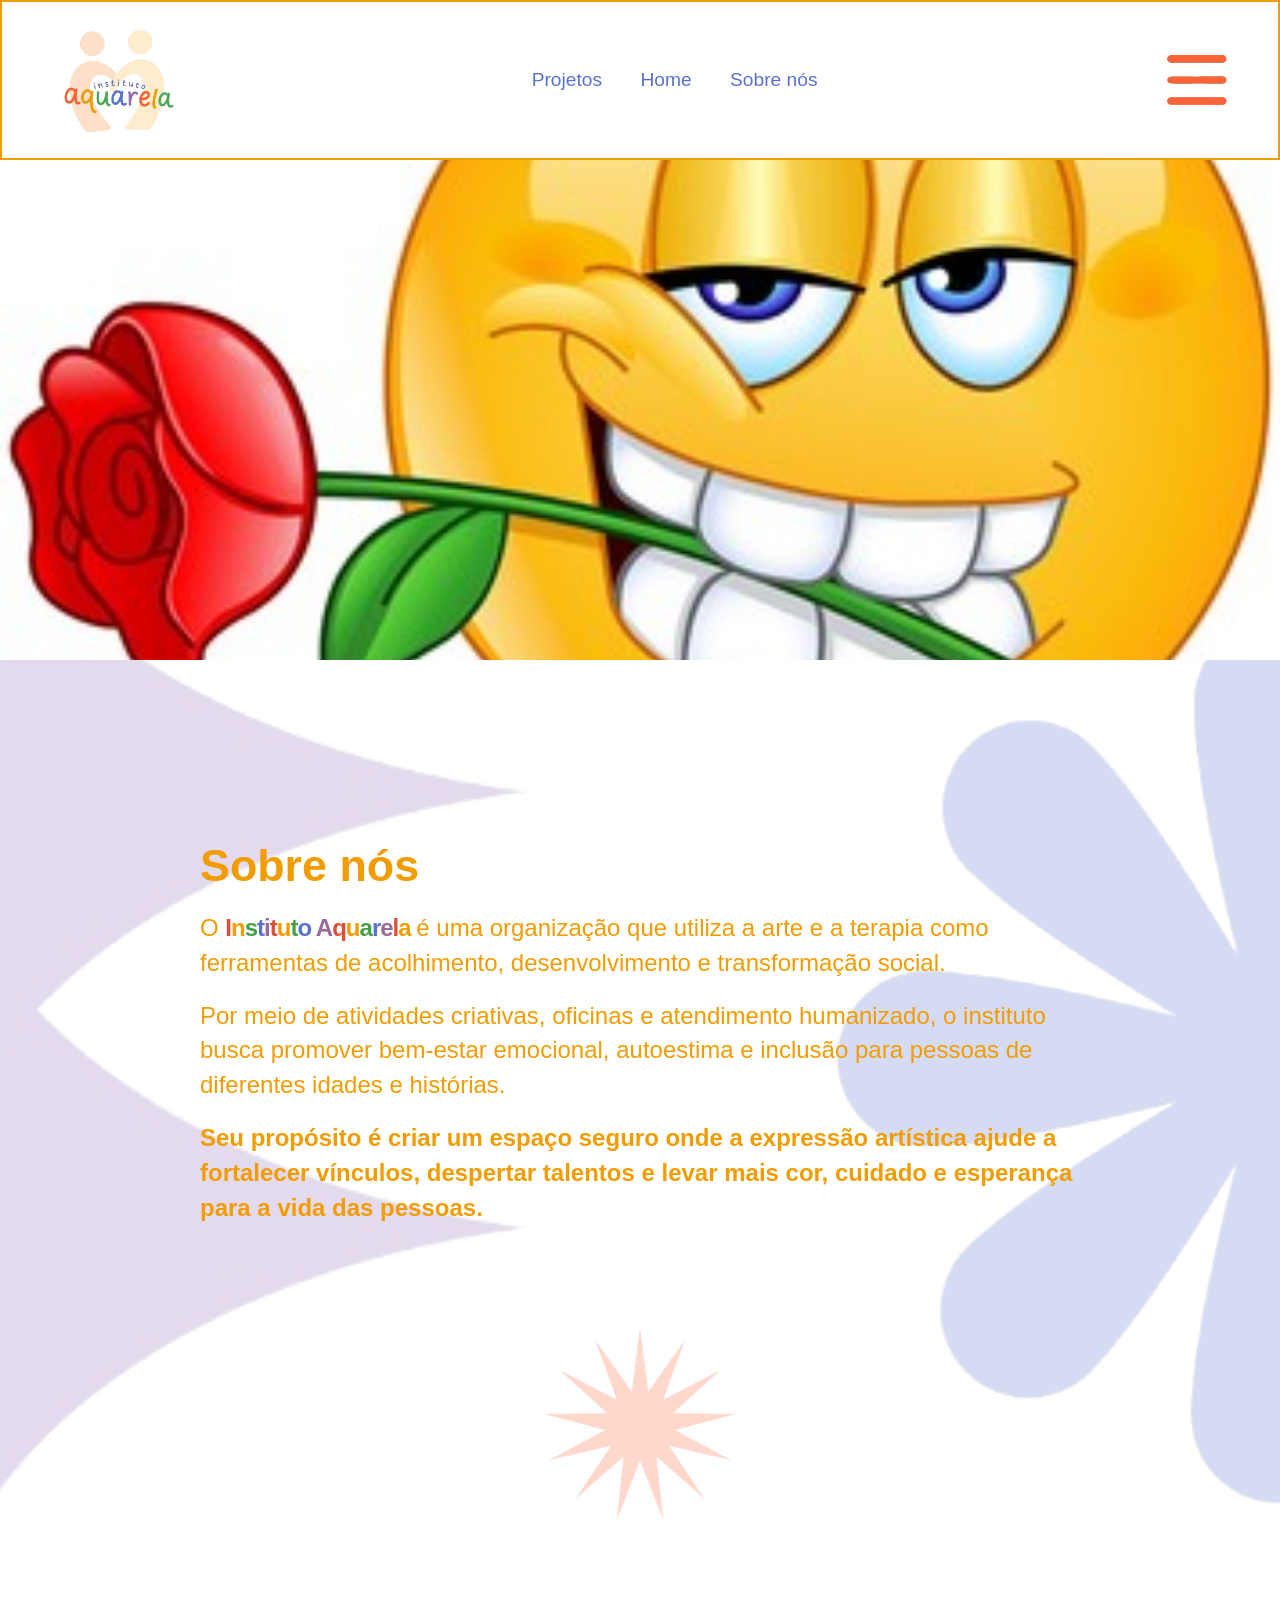
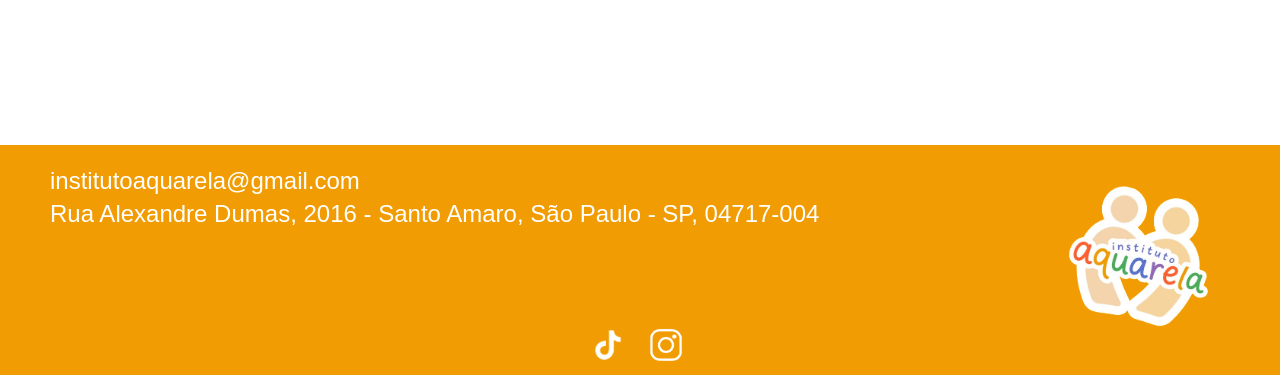
==== projeto aquarela/html/index.html @ a76d648f "adicionado a parte do pfg" ====
<!DOCTYPE html>
<html lang="pt-br">
<head>
    <meta charset="UTF-8">
    <meta name="viewport" content="width=device-width, initial-scale=1.0">
    <title>Document</title>
    <link rel="stylesheet" href="../css/index.css">
</head>
<body>
    <header class = "header">
        <img src="../imagens/logo-header.png" class="image-header">
        <a class="text-header" href="#">Projetos</a>
        <a class="text-header" href="index.html">Home</a>
        <a class="text-header" href="#">Sobre nós</a>
        <img src="../imagens/logo-dropdown.png" class="image-dropdown">
    </header>
    <div class="carousel">
        <div class="moviment">
            <img src="../imagens/imagem1.jpg">
            <img src="../imagens/imagem2.jpeg">
            <img src="../imagens/imagem3.jpg">
        </div>
    </div>
        
    <section class="projetos-container">
        <div div-projetos>
            
        </div>
    </section>
    <section class="sobre-nos-container">
        
        <img src="../imagens/onda-esquerda.png" class="bg-shape shape-left" />
        <img src="../imagens/flor-direita.png" class="bg-shape shape-flower" />
        <img src="../imagens/estrela-centro.png" class="bg-shape shape-star" />
        <img src="../imagens/onda-verde-bottom.png" class="bg-shape shape-bottom" />

        <div class="end-page">
            <h2>Sobre nós</h2>
            
            <p>O 
                <strong class="marca">
                    <span class="cor-vermelha">I</span><span class="cor-laranja">n</span><span class="cor-verde">s</span><span class="cor-azul">t</span><span class="cor-roxa">i</span><span class="cor-vermelha">t</span><span class="cor-laranja">u</span><span class="cor-verde">t</span><span class="cor-azul">o</span>
                    <span class="cor-roxa">A</span><span class="cor-vermelha">q</span><span class="cor-laranja">u</span><span class="cor-verde">a</span><span class="cor-azul">r</span><span class="cor-roxa">e</span><span class="cor-vermelha">l</span><span class="cor-laranja">a</span>
                </strong> 
                é uma organização que utiliza a arte e a terapia como ferramentas de acolhimento, desenvolvimento e transformação social.
            </p>
            
            <p>Por meio de atividades criativas, oficinas e atendimento humanizado, o instituto busca promover bem-estar emocional, autoestima e inclusão para pessoas de diferentes idades e histórias.</p>
            
            <p class="propósito">Seu propósito é criar um espaço seguro onde a expressão artística ajude a fortalecer vínculos, despertar talentos e levar mais cor, cuidado e esperança para a vida das pessoas.</p>
        </div>
    </section>

    <div class="menu-overlay" id="menuOverlay"></div>
    <aside class="sidebar-menu" id="sidebarMenu">

        <img src="../imagens/onda-esquerda.png" class="bg-shape shape-left-sidebar" />
        <img src="../imagens/flor-direita.png" class="bg-shape shape-flower-sidebar" />
        <img src="../imagens/estrela-centro.png" class="bg-shape shape-star-sidebar" />
        <img src="../imagens/onda-verde-bottom.png" class="bg-shape shape-bottom-sidebar" />
        <img src="../imagens/ELEMENTO 1.png" class="bg-shape shape-yellow-sidebar" />

        <nav class="sidebar-content">
            <ul>
                <li class="item-rosa"><a href="https://www.instagram.com/institutoaquarela" target="_blank" rel="noopener noreferrer">SIGA A GENTE</a></li>
                <li class="item-amarelo"><a href="galeria.html">GALERIA</a></li>
                <li class="item-verde"><a href="#">SOBRE NÓS</a></li>
                <li class="item-azul"><a href="#">PROJETOS</a></li>
                <li class="item-rox o"><a href="#"></a></li>
            </ul>
        </nav>
    </aside>

    <footer class="footer">
        <div class="footer-top">
            <div class="footer-contact">
                <p class="email">institutoaquarela@gmail.com</p>
                <p class="address">Rua Alexandre Dumas, 2016 - Santo Amaro, São Paulo - SP, 04717-004</p>
            </div>
            
            <div class="footer-logo">
                <img src="../imagens/logo-footer.png" class="logo-footer" alt="Instituto Aquarela">
            </div>
        </div>

        <div class="footer-bottom">
            <div class="social-icons">
                <a href="#" class="social-link">
                    <img src="../imagens/icon-image1.png">
                </a>
                <a href="#" class="social-link">
                    <img src="../imagens/icon-image2.png">
                </a>
                
            </div>
        </div>
    </footer>

    <script src="../js/index.js" defer></script>
</body>
</html>
---- projeto aquarela/css/index.css ----
* {
    box-sizing: border-box;
}

html {
    scroll-behavior: smooth;
}

body {
    margin: 0;
    min-width: 320px;
    overflow-x: hidden;
}

img {
    max-width: 100%;
}

.header {
    display: flex;
    align-items: center;
    gap: clamp(16px, 3vw, 56px);
    min-height: 160px;
    padding: 16px clamp(20px, 4vw, 70px);
    border: 2px solid #f19c03;
    background-color: white;
    position: sticky;
    top: 0;
    z-index: 1000;
}

.image-header {
    width: auto;
    height: clamp(70px, 9vw, 120px);
    margin-right: auto;
    object-fit: contain;
    transition: transform 0.2s ease;
    display: inline-block;
    cursor: pointer;
}

.image-header:hover {
    transform: scale(1.1);
}

.image-dropdown {
    width: auto;
    height: clamp(34px, 4vw, 50px);
    margin-left: auto;
    object-fit: contain;
    cursor: pointer;
}

.text-header {
    color: #5971cf;
    font-family: "Bricolage Grotesque", sans-serif;
    font-size: clamp(1rem, 1.5vw, 1.25rem);
    font-weight: 500;
    white-space: nowrap;
    text-decoration: none;
    transition: transform 0.2s ease, opacity 0.3s ease;
    display: inline-block;
}

.text-header:hover {
    transform: scale(1.1);
}

.carousel {
    position: relative;
    width: 100%;
    height: clamp(250px, 42vw, 500px);
    overflow: hidden;
}

.moviment {
    display: flex;
    width: 100%;
    height: 100%;
    transition: transform 0.8s ease-in-out;
}

.moviment img {
    width: 100%;
    height: 100%;
    flex: 0 0 100%;
    object-fit: cover;
}

.end-page h2 {
    margin: 0 0 20px;
    font-size: clamp(2.2rem, 3.5vw, 2.8rem); 
    font-weight: 700;
}

.end-page p {
    margin: 0 0 18px;
    font-size: clamp(1.15rem, 1.9vw, 1.5rem); 
    font-weight: 500;
    line-height: 1.45;
}

.end-page p.propósito {
    margin-bottom: 0;
    font-weight: 800;
}

.marca {
    font-weight: 800;
    letter-spacing: -1px;
}

.cor-vermelha { color: #e14e35; }
.cor-laranja { color: #f19c03; }
.cor-verde { color: #43a047; }
.cor-azul { color: #5971cf; }
.cor-roxa { color: #9a6b9a; }

.footer {
    width: 100%;
    margin-top: 0;
    padding: 12px clamp(20px, 4vw, 50px) 12px; 
    background-color: #f19c03;
    color: white;
    font-family: "Bricolage Grotesque", sans-serif;
}

.footer-top {
    display: flex;
    align-items: flex-start; 
    justify-content: space-between;
    gap: 32px;
    width: 100%;
    margin: 0;
}

.footer-contact {
    display: flex;
    flex-direction: column;
    gap: 4px;

    margin-top: 10px;
}

.footer-contact p {
    margin: 0;
}

.footer-contact .email {
    font-size: clamp(1.1rem, 2vw, 1.5rem);
    font-weight: 300;
    line-height: 1.2;
    margin: 0;
}

.footer-contact .address {
    max-width: none;
    font-size: clamp(1.1rem, 2vw, 1.5rem);
    font-weight: 300;
    line-height: 1.2;
    margin: 0;
}

.logo-footer {
    display: block;
    width: auto;
    height: clamp(200px, 14vw, 170px); 
    object-fit: contain;
}

.footer-bottom {
    display: flex;
    justify-content: center;
    width: 100%;
    margin: -30px auto 0; 
}

.social-icons {
    display: flex;
    gap: 20px;
}

.social-link {
    display: inline-block;
    text-decoration: none;
    transition: transform 0.2s ease;
}

.social-link img {
    display: block;
    width: auto;
    height: 36px;
    object-fit: contain;
}

.social-link:hover {
    transform: scale(1.15);
}

@media (max-width: 760px) {
    .header {
        min-height: auto;
        flex-wrap: wrap;
        justify-content: center;
        gap: 14px 20px;
        padding: 14px 20px;
    }

    .image-header {
        margin-right: auto;
    }

    .image-dropdown {
        margin-left: 0;
    }

    .text-header {
        flex: 1 1 25%;
        text-align: center;
        font-size: 0.95rem;

    }

    .footer-top {
        flex-direction: column;
        align-items: flex-start;
    }

    .logo-footer {
        align-self: center;
    }
}

@media (max-width: 420px) {
    .carousel {
        height: 230px;
    }

    .text-header {
        flex-basis: 100%;

    }

    .social-icons {
        gap: 16px;
    }
}

.sobre-nos-container {
    position: relative;
    width: 100%;
    overflow: hidden; 
}

.end-page {
    position: relative;
    z-index: 2; 
    
    width: min(100% - 40px, 880px);
    margin: 180px auto 520px;
    font-family: "Bricolage Grotesque", sans-serif;
    color: #f19c03;
}

.bg-shape {
    position: absolute;
    pointer-events: none; 
    z-index: 1;
    opacity: 0.25;
}

.shape-left {
    top: -400px;
    left: -100px;
    height: 1500px;
    transform: translateX(-50%) rotate(90deg);
}

.shape-flower {
    top: -15%;
    right: -450px;
    width: 900px;
}

.shape-star {
    bottom: 18%;
    left: 50%;
    transform: translateX(-50%); 
    width: 200px;
}

.shape-bottom {
    bottom: -1250px;
    left: 960px;
    width: 100%;
    transform: translateX(-50%) rotate(90deg);
}


/* PARTE DO DRAWER */

.menu-overlay {
    position: fixed;
    top: 0;
    left: 0;
    width: 100vw;
    height: 100vh;
    background-color: rgba(0, 0, 0, 0.3);
    opacity: 0;
    visibility: hidden;
    transition: opacity 0.3s ease, visibility 0.3s ease;
    z-index: 2000; 
}

.menu-overlay.open {
    opacity: 1;
    visibility: visible;
}

.sidebar-menu {
    position: fixed;
    top: 0;
    right: 0;
    width: 25%;
    height: 100vh;
    background-color: white;
    
    border: 3px solid #f19c03;
    border-left: 6px double #f19c03; 
    
    padding: 20px 24px;
    
    transform: translateX(100%);
    transition: transform 0.4s cubic-bezier(0.16, 1, 0.3, 1);
    z-index: 2001;
    overflow: hidden;
}

.sidebar-menu.open {
    transform: translateX(0);
}

.sidebar-content {
    margin-top: 40px;
}

.sidebar-content ul {
    list-style: none;
    padding: 0;
    margin: 0;
    display: flex;
    flex-direction: column;
    gap: 12px; 
}

.sidebar-content li {
    text-align: right; 
    padding-bottom: 15px; 
    border-bottom: 1px solid transparent; 
    width: 80%;
    margin-left: auto;
}

.sidebar-content li.item-rosa { border-bottom-color: #f6b5b5; }
.sidebar-content li.item-amarelo { border-bottom-color: #f19c03; }
.sidebar-content li.item-verde { border-bottom-color: #43a047; }
.sidebar-content li.item-azul { border-bottom-color: #5971cf; }
.sidebar-content li.item-roxo { border-bottom-color: #9a6b9a; }

.sidebar-content a {
    text-decoration: none;
    color: #f19c03; 
    font-family: 'Bricolage Grotesque', sans-serif;
    font-size: 30px;
    font-weight: 600;
    letter-spacing: 1px;
    transition: opacity 0.5s ease;
}

.sidebar-content a:hover {
    opacity: 0.7; 
}

.shape-left-sidebar {
    top: 58%;
    left: -3%;
    height: 40%;
    transform: translateX(-50%) rotate(90deg);
}

.shape-flower-sidebar {
    top: 62%;
    right: -30%;
    width: 55%;
}

.shape-star-sidebar {
    bottom: 7%;
    left: 50%;
    transform: translateX(-50%); 
    width: 30%;
}

.shape-bottom-sidebar {
    bottom: -30%;
    left: 50%;
    width: 100%;
    transform: translateX(-50%) rotate(90deg);
}

.shape-yellow-sidebar {
    bottom: 32%;
    left: 41%;
    width: 60%;
}

/* PROJETOS */

.projetos-container {
    position: relative;
    width: 100%;
    overflow: hidden; 
}

.div-projetos {
    position: relative;
    z-index: 2; 
    
    width: min(100% - 40px, 880px);
    margin: 180px auto 520px;
}
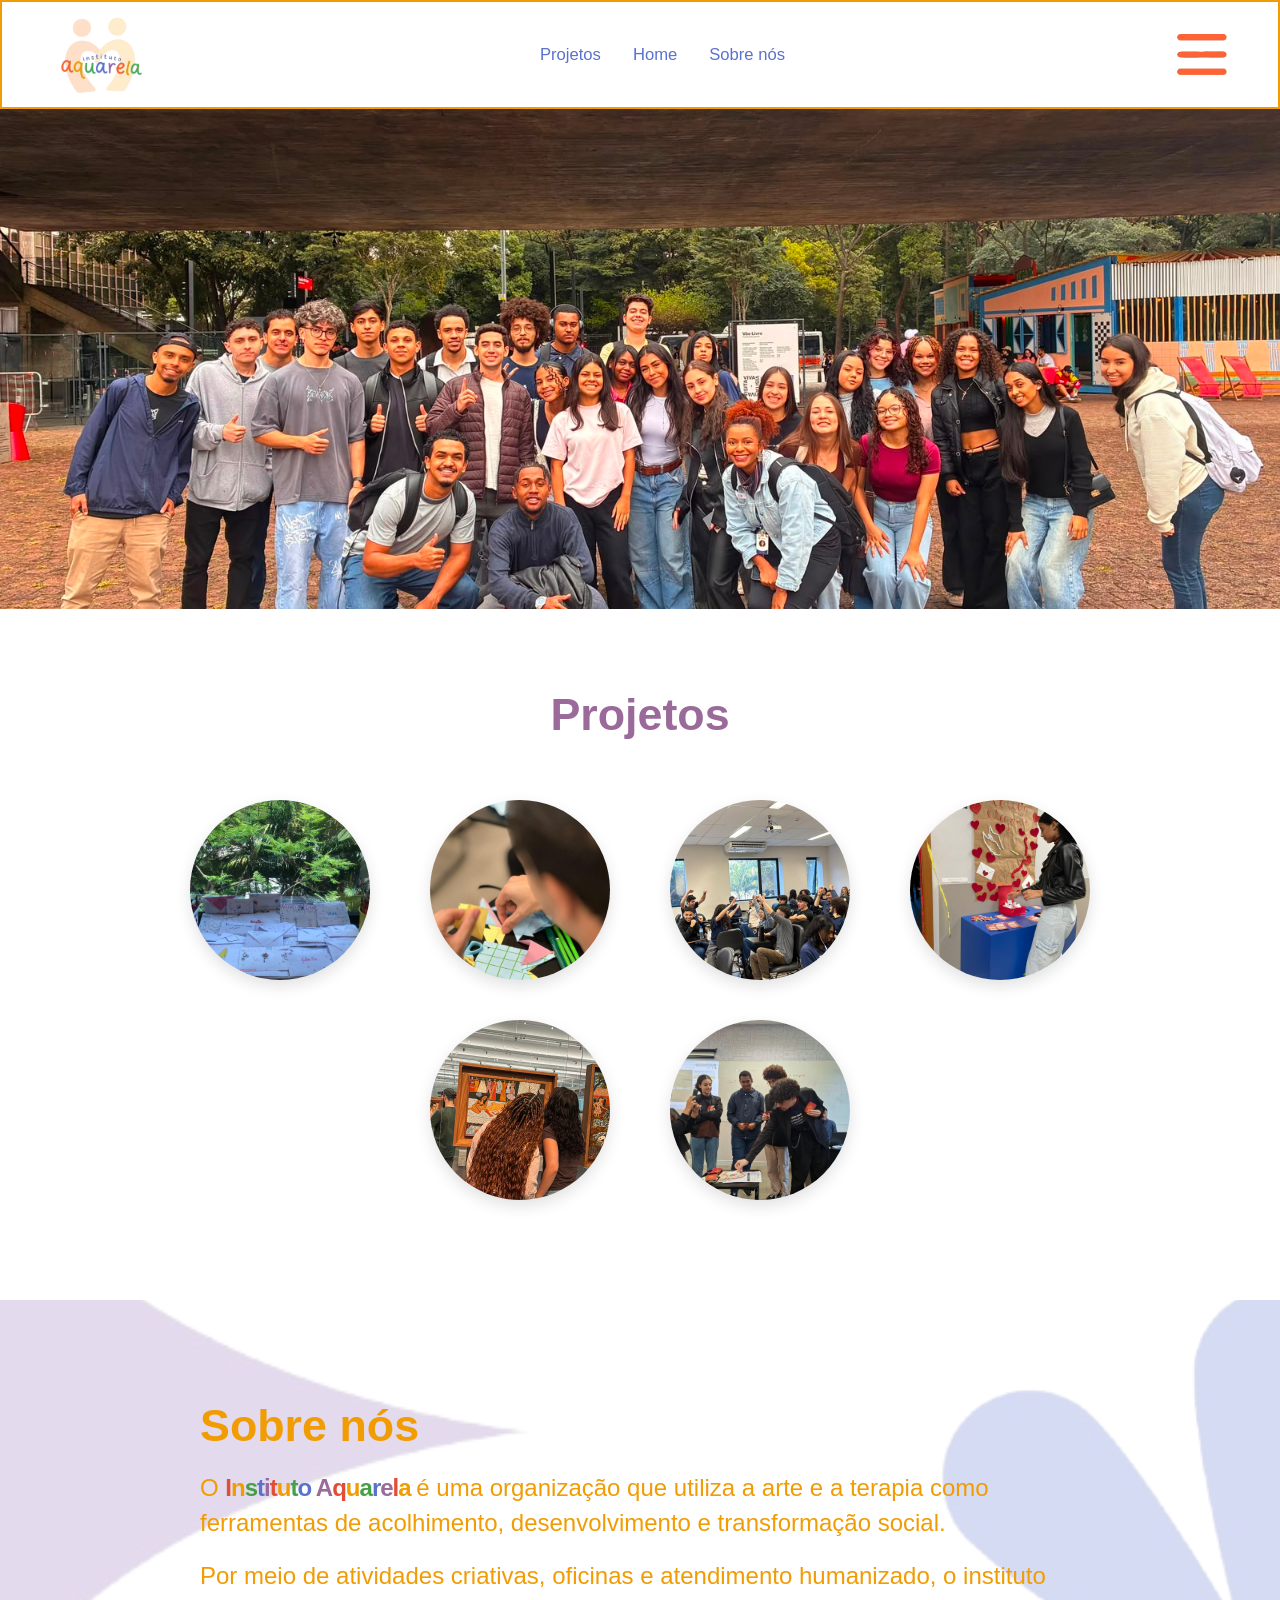
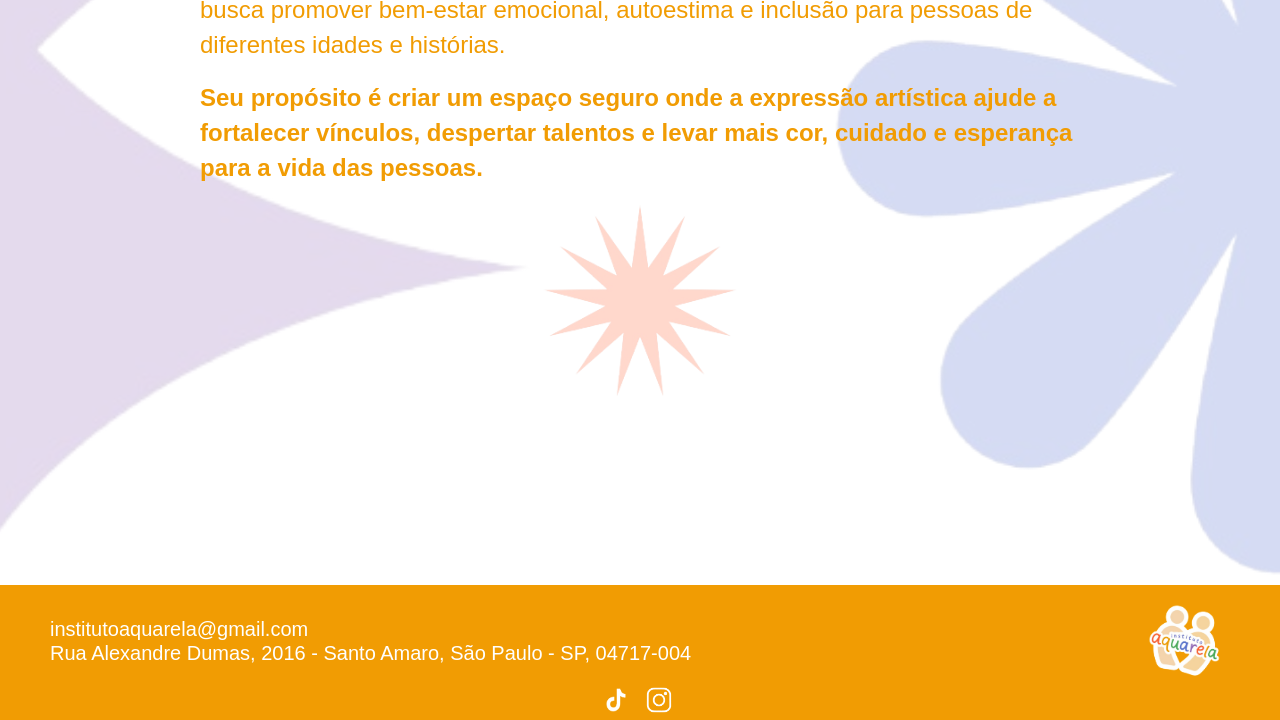
==== commit dcfdb839: "praticamente terminado, penultimo commit para acabar a beta" ====
--- a/projeto aquarela/html/index.html
+++ b/projeto aquarela/html/index.html
@@ -3,31 +3,68 @@
 <head>
     <meta charset="UTF-8">
     <meta name="viewport" content="width=device-width, initial-scale=1.0">
-    <title>Document</title>
+    <title>Instituto Aquarela</title>
     <link rel="stylesheet" href="../css/index.css">
 </head>
 <body>
-    <header class = "header">
-        <img src="../imagens/logo-header.png" class="image-header">
-        <a class="text-header" href="#">Projetos</a>
+    <header class="header">
+        <a href="index.html" class="logo-link">
+            <img src="../imagens/logo-header.png" class="image-header" alt="Logo Instituto Aquarela">
+        </a>
+        <a class="text-header" href="#projetos">Projetos</a>
         <a class="text-header" href="index.html">Home</a>
-        <a class="text-header" href="#">Sobre nós</a>
+        <a class="text-header" href="#sobre-nos">Sobre nós</a>
         <img src="../imagens/logo-dropdown.png" class="image-dropdown">
     </header>
     <div class="carousel">
         <div class="moviment">
             <img src="../imagens/imagem1.jpg">
-            <img src="../imagens/imagem2.jpeg">
+            <img src="../imagens/imagem2.jpg">
             <img src="../imagens/imagem3.jpg">
         </div>
     </div>
         
-    <section class="projetos-container">
-        <div div-projetos>
+    <section class="projetos-container" id="projetos">
+        <div class="div-projetos">
+            <h2 class="titulo-projeto">Projetos</h2>
             
+            <div class="projetos-lista">
+                <div class="projeto-item">
+                    <img src="../imagens/imagemfoda1.jpg" 
+                         data-title="Oficina de Artes Integradas" 
+                         data-desc="Atividade em grupo focada na expressão artística e acolhimento através de técnicas de aquarela e colagem.">
+                </div>
+                <div class="projeto-item">
+                    <img src="../imagens/imagemfoda2.jpg" 
+                         data-title="Cores do Acolhimento" 
+                         data-desc="Projeto voltado ao fortalecimento de vínculos comunitários e estímulo à criatividade em jovens.">
+                </div>
+                <div class="projeto-item">
+                    <img src="../imagens/imagemfoda3.jpg" 
+                         data-title="Espaço Criativo Infantil" 
+                         data-desc="Desenvolvimento de habilidades manuais e expressão de sentimentos por meio do desenho livre.">
+                </div>
+                <div class="projeto-item">
+                    <img src="../imagens/imagemfoda4.jpg" 
+                         data-title="Mural Coletivo" 
+                         data-desc="Construção conjunta de murais temáticos para embelezar espaços comunitários.">
+                </div>
+                <div class="projeto-item">
+                    <img src="../imagens/imagemfoda5.jpg" 
+                         data-title="Roda de Conversa e Pintura" 
+                         data-desc="Espaço seguro para partilhas afetivas combinadas a exercícios práticos com tinta acrílica.">
+                </div>
+                <div class="projeto-item">
+                    <img src="../imagens/imagemfoda6.jpg" 
+                         data-title="Exposição Aquarela" 
+                         data-desc="Mostra dos trabalhos produzidos pelos participantes ao longo dos ciclos de oficinas.">
+                </div>
+            </div>
         </div>
     </section>
-    <section class="sobre-nos-container">
+
+    <!-- SEÇÃO SOBRE NÓS COM ID -->
+    <section class="sobre-nos-container" id="sobre-nos">
         
         <img src="../imagens/onda-esquerda.png" class="bg-shape shape-left" />
         <img src="../imagens/flor-direita.png" class="bg-shape shape-flower" />
@@ -64,9 +101,8 @@
             <ul>
                 <li class="item-rosa"><a href="https://www.instagram.com/institutoaquarela" target="_blank" rel="noopener noreferrer">SIGA A GENTE</a></li>
                 <li class="item-amarelo"><a href="galeria.html">GALERIA</a></li>
-                <li class="item-verde"><a href="#">SOBRE NÓS</a></li>
-                <li class="item-azul"><a href="#">PROJETOS</a></li>
-                <li class="item-rox o"><a href="#"></a></li>
+                <li class="item-verde"><a href="#sobre-nos">SOBRE NÓS</a></li>
+                <li class="item-azul"><a href="#projetos">PROJETOS</a></li>
             </ul>
         </nav>
     </aside>
@@ -96,6 +132,21 @@
         </div>
     </footer>
 
+    <div class="modal" id="imageModal">
+        <div class="modal-box">
+            <div class="modal-img-area">
+                <img class="modal-content" id="modalImg" alt="Imagem ampliada">
+            </div>
+            <aside class="modal-sidebar">
+                <h3 class="modal-title" id="modalTitle">Título do Projeto</h3>
+                <hr class="modal-divider">
+                <div class="modal-info-body">
+                    <p class="modal-description" id="modalDesc">Descrição das atividades desenvolvidas.</p>
+                </div>
+            </aside>
+        </div>
+    </div>
+
     <script src="../js/index.js" defer></script>
 </body>
 </html>
--- a/projeto aquarela/css/index.css
+++ b/projeto aquarela/css/index.css
@@ -1,431 +1,674 @@
 * {
-    box-sizing: border-box;
+  box-sizing: border-box;
 }
 
 html {
-    scroll-behavior: smooth;
+  scroll-behavior: smooth;
 }
 
 body {
-    margin: 0;
-    min-width: 320px;
-    overflow-x: hidden;
+  margin: 0;
+  min-width: 320px;
+  overflow-x: hidden;
 }
 
 img {
-    max-width: 100%;
-}
+  max-width: 100%;
+}
+
+#projetos,
+#sobre-nos {
+  scroll-margin-top: 110px;
+}
+
+.logo-link {
+  display: inline-flex;
+  align-items: center;
+  margin-right: auto;
+  text-decoration: none;
+}
+
+/* ========================= NAVBAR / HEADER ========================= */
 
 .header {
-    display: flex;
-    align-items: center;
-    gap: clamp(16px, 3vw, 56px);
-    min-height: 160px;
-    padding: 16px clamp(20px, 4vw, 70px);
-    border: 2px solid #f19c03;
-    background-color: white;
-    position: sticky;
-    top: 0;
-    z-index: 1000;
+  display: flex;
+  align-items: center;
+  gap: clamp(14px, 2.5vw, 45px);
+  min-height: 100px;
+  padding: 10px clamp(20px, 4vw, 60px);
+  border: 2px solid #f19c03;
+  background-color: white;
+  position: sticky;
+  top: 0;
+  z-index: 1000;
 }
 
 .image-header {
+  width: auto;
+  height: clamp(55px, 7vw, 85px);
+  margin-right: auto;
+  object-fit: contain;
+  transition: transform 0.2s ease;
+  display: inline-block;
+  cursor: pointer;
+}
+
+.image-header:hover {
+  transform: scale(1.1);
+}
+
+.image-dropdown {
+  width: auto;
+  height: clamp(30px, 3.5vw, 42px);
+  margin-left: auto;
+  object-fit: contain;
+  cursor: pointer;
+}
+
+.text-header {
+  color: #5971cf;
+  font-family: "Bricolage Grotesque", sans-serif;
+  font-size: clamp(0.9rem, 1.3vw, 1.15rem);
+  font-weight: 500;
+  white-space: nowrap;
+  text-decoration: none;
+  transition: transform 0.2s ease, opacity 0.3s ease;
+  display: inline-block;
+}
+
+.text-header:hover {
+  transform: scale(1.1);
+}
+
+/* ========================= CAROUSEL ========================= */
+
+.carousel {
+  position: relative;
+  width: 100%;
+  height: clamp(250px, 42vw, 500px);
+  overflow: hidden;
+}
+
+.moviment {
+  display: flex;
+  width: 100%;
+  height: 100%;
+  transition: transform 0.8s ease-in-out;
+}
+
+.moviment img {
+  width: 100%;
+  height: 100%;
+  flex: 0 0 100%;
+  object-fit: cover;
+}
+
+/* ========================= PROJETOS ========================= */
+
+.projetos-container {
+  background-color: white;
+  width: 100%;
+  padding: 80px 20px 100px;
+}
+
+.div-projetos {
+  position: relative;
+  z-index: 2;
+  width: min(100% - 40px, 1100px);
+  margin: 0 auto;
+}
+
+.titulo-projeto {
+  color: #9a6b9a;
+  text-align: center;
+  margin: 0 0 60px 0;
+  font-size: clamp(2.2rem, 3.5vw, 2.8rem);
+  font-family: "Bricolage Grotesque", sans-serif;
+}
+
+.projetos-lista {
+  display: flex;
+  justify-content: center;
+  align-items: center;
+  gap: 40px 60px;
+  flex-wrap: wrap;
+  max-width: 950px;
+  margin: 0 auto;
+}
+
+.projeto-item img {
+  width: 180px;
+  height: 180px;
+  border-radius: 50%;
+  object-fit: cover;
+  box-shadow: 0 6px 16px rgba(0, 0, 0, 0.12);
+  transition: transform 0.25s ease, box-shadow 0.25s ease;
+  cursor: pointer;
+  display: block;
+}
+
+.projeto-item img:hover {
+  transform: translateY(-4px) scale(1.04);
+  box-shadow: 0 10px 22px rgba(0, 0, 0, 0.2);
+}
+
+/* ========================= SOBRE NÓS / TEXTOS ========================= */
+
+.sobre-nos-container {
+  position: relative;
+  width: 100%;
+  overflow: hidden;
+}
+
+.end-page {
+  position: relative;
+  z-index: 2;
+  width: min(100% - 40px, 880px);
+  margin: 100px auto 400px;
+  font-family: "Bricolage Grotesque", sans-serif;
+  color: #f19c03;
+}
+
+.end-page h2 {
+  margin: 0 0 20px;
+  font-size: clamp(2.2rem, 3.5vw, 2.8rem);
+  font-weight: 700;
+}
+
+.end-page p {
+  margin: 0 0 18px;
+  font-size: clamp(1.15rem, 1.9vw, 1.5rem);
+  font-weight: 500;
+  line-height: 1.45;
+}
+
+.end-page p.propósito {
+  margin-bottom: 0;
+  font-weight: 800;
+}
+
+.marca {
+  font-weight: 800;
+  letter-spacing: -1px;
+}
+
+.cor-vermelha {
+  color: #e14e35;
+}
+.cor-laranja {
+  color: #f19c03;
+}
+.cor-verde {
+  color: #43a047;
+}
+.cor-azul {
+  color: #5971cf;
+}
+.cor-roxa {
+  color: #9a6b9a;
+}
+
+.bg-shape {
+  position: absolute;
+  pointer-events: none;
+  z-index: 1;
+  opacity: 0.25;
+}
+
+.shape-left {
+  top: -400px;
+  left: -100px;
+  height: 1500px;
+  transform: translateX(-50%) rotate(90deg);
+}
+
+.shape-flower {
+  top: -15%;
+  right: -450px;
+  width: 900px;
+}
+
+.shape-star {
+  bottom: 18%;
+  left: 50%;
+  transform: translateX(-50%);
+  width: 200px;
+}
+
+.shape-bottom {
+  bottom: -1250px;
+  left: 960px;
+  width: 100%;
+  transform: translateX(-50%) rotate(90deg);
+}
+
+/* ========================= PARTE DO DRAWER / SIDEBAR MENU ========================= */
+
+.menu-overlay {
+  position: fixed;
+  top: 0;
+  left: 0;
+  width: 100vw;
+  height: 100vh;
+  background-color: rgba(0, 0, 0, 0.3);
+  opacity: 0;
+  visibility: hidden;
+  transition: opacity 0.3s ease, visibility 0.3s ease;
+  z-index: 2000;
+}
+
+.menu-overlay.open {
+  opacity: 1;
+  visibility: visible;
+}
+
+.sidebar-menu {
+  position: fixed;
+  top: 0;
+  right: 0;
+  width: 25%;
+  min-width: 260px;
+  height: 100vh;
+  background-color: white;
+  border: 3px solid #f19c03;
+  border-left: 6px double #f19c03;
+  padding: 20px 24px;
+  transform: translateX(100%);
+  transition: transform 0.4s cubic-bezier(0.16, 1, 0.3, 1);
+  z-index: 2001;
+  overflow: hidden;
+}
+
+.sidebar-menu.open {
+  transform: translateX(0);
+}
+
+.sidebar-content {
+  margin-top: 40px;
+}
+
+.sidebar-content ul {
+  list-style: none;
+  padding: 0;
+  margin: 0;
+  display: flex;
+  flex-direction: column;
+  gap: 12px;
+}
+
+.sidebar-content li {
+  text-align: right;
+  padding-bottom: 15px;
+  border-bottom: 1px solid transparent;
+  width: 80%;
+  margin-left: auto;
+}
+
+.sidebar-content li.item-rosa {
+  border-bottom-color: #f6b5b5;
+}
+.sidebar-content li.item-amarelo {
+  border-bottom-color: #f19c03;
+}
+.sidebar-content li.item-verde {
+  border-bottom-color: #43a047;
+}
+.sidebar-content li.item-azul {
+  border-bottom-color: #5971cf;
+}
+.sidebar-content li.item-roxo {
+  border-bottom-color: #9a6b9a;
+}
+
+.sidebar-content a {
+  text-decoration: none;
+  color: #f19c03;
+  font-family: "Bricolage Grotesque", sans-serif;
+  font-size: 30px;
+  font-weight: 600;
+  letter-spacing: 1px;
+  transition: opacity 0.5s ease;
+}
+
+.sidebar-content a:hover {
+  opacity: 0.7;
+}
+
+.shape-left-sidebar {
+  top: 58%;
+  left: -3%;
+  height: 40%;
+  transform: translateX(-50%) rotate(90deg);
+}
+
+.shape-flower-sidebar {
+  top: 62%;
+  right: -30%;
+  width: 55%;
+}
+
+.shape-star-sidebar {
+  bottom: 7%;
+  left: 50%;
+  transform: translateX(-50%);
+  width: 30%;
+}
+
+.shape-bottom-sidebar {
+  bottom: -30%;
+  left: 50%;
+  width: 100%;
+  transform: translateX(-50%) rotate(90deg);
+}
+
+.shape-yellow-sidebar {
+  bottom: 32%;
+  left: 41%;
+  width: 60%;
+}
+
+/* ========================= MODAL LATERAL DE PROJETOS ========================= */
+
+.modal {
+  display: none;
+  position: fixed;
+  z-index: 3000;
+  left: 0;
+  top: 0;
+  width: 100vw;
+  height: 100vh;
+  background-color: rgba(0, 0, 0, 0.85);
+  justify-content: center;
+  align-items: center;
+  backdrop-filter: blur(4px);
+  padding: 20px;
+}
+
+.modal.active {
+  display: flex;
+}
+
+/* Caixa geral: 1000px da foto + 380px da lateral = 1380px de largura máxima */
+.modal-box {
+  display: flex;
+  background-color: #ffffff;
+  width: min(96vw, 1380px);
+  height: min(90vh, 700px);
+  border-radius: 14px;
+  overflow: hidden;
+  box-shadow: 0 12px 36px rgba(0, 0, 0, 0.6);
+  animation: zoomIn 0.25s ease-out;
+}
+
+/* Área escura da imagem travada em 1000x700 */
+.modal-img-area {
+  flex: 0 0 1000px;
+  width: 1000px;
+  height: 700px;
+  background-color: #121212;
+  display: flex;
+  align-items: center;
+  justify-content: center;
+  user-select: none;
+  overflow: hidden;
+}
+
+/* Imagem preenchendo os 1000x700 sem distorcer */
+.modal-content {
+  width: 1000px;
+  height: 700px;
+  object-fit: cover;
+  display: block;
+}
+
+/* Barra lateral branca independente, com scroll suave para navegar pelo texto */
+.modal-sidebar {
+  flex: 1;
+  min-width: 320px;
+  background-color: #ffffff;
+  padding: 36px 30px;
+  display: flex;
+  flex-direction: column;
+  height: 100%;
+  overflow-y: auto;
+  font-family: "Bricolage Grotesque", sans-serif;
+  scrollbar-width: thin;
+  scrollbar-color: #f19c03 #f5f5f5;
+}
+
+.modal-title {
+  margin: 0 0 12px;
+  color: #9a6b9a;
+  font-size: 1.8rem;
+  line-height: 1.25;
+}
+
+.modal-divider {
+  border: none;
+  border-top: 1px solid #f0f0f0;
+  margin: 0 0 20px;
+}
+
+.modal-description {
+  margin: 0;
+  font-size: 1.05rem;
+  line-height: 1.6;
+  color: #555555;
+  white-space: pre-line;
+}
+
+@keyframes zoomIn {
+  from {
+    transform: scale(0.85);
+    opacity: 0;
+  }
+  to {
+    transform: scale(1);
+    opacity: 1;
+  }
+}
+
+/* Adaptação inteligente para monitores menores que 1400px ou telas verticais */
+@media (max-width: 1400px) {
+  .modal-box {
+    width: 95vw;
+    height: 85vh;
+  }
+
+  .modal-img-area {
+    flex: 1.6;
     width: auto;
-    height: clamp(70px, 9vw, 120px);
-    margin-right: auto;
-    object-fit: contain;
-    transition: transform 0.2s ease;
-    display: inline-block;
-    cursor: pointer;
-}
-
-.image-header:hover {
-    transform: scale(1.1);
-}
-
-.image-dropdown {
-    width: auto;
-    height: clamp(34px, 4vw, 50px);
-    margin-left: auto;
-    object-fit: contain;
-    cursor: pointer;
-}
-
-.text-header {
-    color: #5971cf;
-    font-family: "Bricolage Grotesque", sans-serif;
-    font-size: clamp(1rem, 1.5vw, 1.25rem);
-    font-weight: 500;
-    white-space: nowrap;
-    text-decoration: none;
-    transition: transform 0.2s ease, opacity 0.3s ease;
-    display: inline-block;
-}
-
-.text-header:hover {
-    transform: scale(1.1);
-}
-
-.carousel {
-    position: relative;
-    width: 100%;
-    height: clamp(250px, 42vw, 500px);
-    overflow: hidden;
-}
-
-.moviment {
-    display: flex;
+    height: 100%;
+  }
+
+  .modal-content {
     width: 100%;
     height: 100%;
-    transition: transform 0.8s ease-in-out;
-}
-
-.moviment img {
+    object-fit: contain;
+  }
+}
+
+@media (max-width: 860px) {
+  .modal-box {
+    flex-direction: column;
+    height: 90vh;
+  }
+
+  .modal-img-area {
+    flex: 1;
+    height: 50%;
     width: 100%;
-    height: 100%;
-    flex: 0 0 100%;
-    object-fit: cover;
-}
-
-.end-page h2 {
-    margin: 0 0 20px;
-    font-size: clamp(2.2rem, 3.5vw, 2.8rem); 
-    font-weight: 700;
-}
-
-.end-page p {
-    margin: 0 0 18px;
-    font-size: clamp(1.15rem, 1.9vw, 1.5rem); 
-    font-weight: 500;
-    line-height: 1.45;
-}
-
-.end-page p.propósito {
-    margin-bottom: 0;
-    font-weight: 800;
-}
-
-.marca {
-    font-weight: 800;
-    letter-spacing: -1px;
-}
-
-.cor-vermelha { color: #e14e35; }
-.cor-laranja { color: #f19c03; }
-.cor-verde { color: #43a047; }
-.cor-azul { color: #5971cf; }
-.cor-roxa { color: #9a6b9a; }
+  }
+
+  .modal-sidebar {
+    flex: 1;
+    height: 50%;
+    min-width: 100%;
+    padding: 22px;
+  }
+}
+
+/* ========================= FOOTER ========================= */
 
 .footer {
-    width: 100%;
-    margin-top: 0;
-    padding: 12px clamp(20px, 4vw, 50px) 12px; 
-    background-color: #f19c03;
-    color: white;
-    font-family: "Bricolage Grotesque", sans-serif;
+  width: 100%;
+  margin-top: 0;
+  padding: 6px clamp(20px, 4vw, 50px);
+  background-color: #f19c03;
+  color: white;
+  font-family: "Bricolage Grotesque", sans-serif;
 }
 
 .footer-top {
-    display: flex;
-    align-items: flex-start; 
-    justify-content: space-between;
-    gap: 32px;
-    width: 100%;
-    margin: 0;
+  display: flex;
+  align-items: center;
+  justify-content: space-between;
+  gap: 15px;
+  width: 100%;
+  margin: 0;
 }
 
 .footer-contact {
-    display: flex;
+  display: flex;
+  flex-direction: column;
+  gap: 2px;
+  margin-top: 0;
+}
+
+.footer-contact p {
+  margin: 0;
+}
+
+.footer-contact .email,
+.footer-contact .address {
+  max-width: none;
+  font-size: clamp(1rem, 1.6vw, 1.25rem);
+  font-weight: 300;
+  line-height: 1.1;
+  margin: 0;
+}
+
+.logo-footer {
+  display: block;
+  width: auto;
+  height: clamp(70px, 8vw, 100px);
+  object-fit: contain;
+}
+
+.footer-bottom {
+  display: flex;
+  justify-content: center;
+  width: 100%;
+  margin: -5px auto 0;
+}
+
+.social-icons {
+  display: flex;
+  gap: 14px;
+}
+
+.social-link {
+  display: inline-block;
+  text-decoration: none;
+  transition: transform 0.2s ease;
+}
+
+.social-link img {
+  display: block;
+  width: auto;
+  height: 28px;
+  object-fit: contain;
+}
+
+.social-link:hover {
+  transform: scale(1.15);
+}
+
+/* ========================= RESPONSIVIDADE ========================= */
+
+@media (max-width: 820px) {
+  .modal-box {
     flex-direction: column;
-    gap: 4px;
-
-    margin-top: 10px;
-}
-
-.footer-contact p {
-    margin: 0;
-}
-
-.footer-contact .email {
-    font-size: clamp(1.1rem, 2vw, 1.5rem);
-    font-weight: 300;
-    line-height: 1.2;
-    margin: 0;
-}
-
-.footer-contact .address {
-    max-width: none;
-    font-size: clamp(1.1rem, 2vw, 1.5rem);
-    font-weight: 300;
-    line-height: 1.2;
-    margin: 0;
-}
-
-.logo-footer {
-    display: block;
-    width: auto;
-    height: clamp(200px, 14vw, 170px); 
-    object-fit: contain;
-}
-
-.footer-bottom {
-    display: flex;
+    height: 88vh;
+  }
+
+  .modal-img-area {
+    flex: 1.1;
+  }
+
+  .modal-sidebar {
+    flex: 1;
+    padding: 20px;
+  }
+}
+
+@media (max-width: 760px) {
+  .header {
+    min-height: auto;
+    flex-wrap: wrap;
     justify-content: center;
-    width: 100%;
-    margin: -30px auto 0; 
-}
-
-.social-icons {
-    display: flex;
-    gap: 20px;
-}
-
-.social-link {
-    display: inline-block;
-    text-decoration: none;
-    transition: transform 0.2s ease;
-}
-
-.social-link img {
-    display: block;
-    width: auto;
-    height: 36px;
-    object-fit: contain;
-}
-
-.social-link:hover {
-    transform: scale(1.15);
-}
-
-@media (max-width: 760px) {
-    .header {
-        min-height: auto;
-        flex-wrap: wrap;
-        justify-content: center;
-        gap: 14px 20px;
-        padding: 14px 20px;
-    }
-
-    .image-header {
-        margin-right: auto;
-    }
-
-    .image-dropdown {
-        margin-left: 0;
-    }
-
-    .text-header {
-        flex: 1 1 25%;
-        text-align: center;
-        font-size: 0.95rem;
-
-    }
-
-    .footer-top {
-        flex-direction: column;
-        align-items: flex-start;
-    }
-
-    .logo-footer {
-        align-self: center;
-    }
+    gap: 10px 18px;
+    padding: 10px 18px;
+  }
+
+  .image-header {
+    margin-right: auto;
+    height: 55px;
+  }
+
+  .image-dropdown {
+    margin-left: 0;
+    height: 32px;
+  }
+
+  .text-header {
+    flex: 1 1 25%;
+    text-align: center;
+    font-size: 0.9rem;
+  }
+
+  .sidebar-menu {
+    width: 75%;
+  }
+
+  .footer-top {
+    flex-direction: column;
+    align-items: flex-start;
+  }
+
+  .logo-footer {
+    align-self: center;
+    height: 80px;
+  }
+
+  .footer-bottom {
+    margin: 5px auto 0;
+  }
 }
 
 @media (max-width: 420px) {
-    .carousel {
-        height: 230px;
-    }
-
-    .text-header {
-        flex-basis: 100%;
-
-    }
-
-    .social-icons {
-        gap: 16px;
-    }
-}
-
-.sobre-nos-container {
-    position: relative;
-    width: 100%;
-    overflow: hidden; 
-}
-
-.end-page {
-    position: relative;
-    z-index: 2; 
-    
-    width: min(100% - 40px, 880px);
-    margin: 180px auto 520px;
-    font-family: "Bricolage Grotesque", sans-serif;
-    color: #f19c03;
-}
-
-.bg-shape {
-    position: absolute;
-    pointer-events: none; 
-    z-index: 1;
-    opacity: 0.25;
-}
-
-.shape-left {
-    top: -400px;
-    left: -100px;
-    height: 1500px;
-    transform: translateX(-50%) rotate(90deg);
-}
-
-.shape-flower {
-    top: -15%;
-    right: -450px;
-    width: 900px;
-}
-
-.shape-star {
-    bottom: 18%;
-    left: 50%;
-    transform: translateX(-50%); 
-    width: 200px;
-}
-
-.shape-bottom {
-    bottom: -1250px;
-    left: 960px;
-    width: 100%;
-    transform: translateX(-50%) rotate(90deg);
-}
-
-
-/* PARTE DO DRAWER */
-
-.menu-overlay {
-    position: fixed;
-    top: 0;
-    left: 0;
-    width: 100vw;
-    height: 100vh;
-    background-color: rgba(0, 0, 0, 0.3);
-    opacity: 0;
-    visibility: hidden;
-    transition: opacity 0.3s ease, visibility 0.3s ease;
-    z-index: 2000; 
-}
-
-.menu-overlay.open {
-    opacity: 1;
-    visibility: visible;
-}
-
-.sidebar-menu {
-    position: fixed;
-    top: 0;
-    right: 0;
-    width: 25%;
-    height: 100vh;
-    background-color: white;
-    
-    border: 3px solid #f19c03;
-    border-left: 6px double #f19c03; 
-    
-    padding: 20px 24px;
-    
-    transform: translateX(100%);
-    transition: transform 0.4s cubic-bezier(0.16, 1, 0.3, 1);
-    z-index: 2001;
-    overflow: hidden;
-}
-
-.sidebar-menu.open {
-    transform: translateX(0);
-}
-
-.sidebar-content {
-    margin-top: 40px;
-}
-
-.sidebar-content ul {
-    list-style: none;
-    padding: 0;
-    margin: 0;
-    display: flex;
-    flex-direction: column;
-    gap: 12px; 
-}
-
-.sidebar-content li {
-    text-align: right; 
-    padding-bottom: 15px; 
-    border-bottom: 1px solid transparent; 
-    width: 80%;
-    margin-left: auto;
-}
-
-.sidebar-content li.item-rosa { border-bottom-color: #f6b5b5; }
-.sidebar-content li.item-amarelo { border-bottom-color: #f19c03; }
-.sidebar-content li.item-verde { border-bottom-color: #43a047; }
-.sidebar-content li.item-azul { border-bottom-color: #5971cf; }
-.sidebar-content li.item-roxo { border-bottom-color: #9a6b9a; }
-
-.sidebar-content a {
-    text-decoration: none;
-    color: #f19c03; 
-    font-family: 'Bricolage Grotesque', sans-serif;
-    font-size: 30px;
-    font-weight: 600;
-    letter-spacing: 1px;
-    transition: opacity 0.5s ease;
-}
-
-.sidebar-content a:hover {
-    opacity: 0.7; 
-}
-
-.shape-left-sidebar {
-    top: 58%;
-    left: -3%;
-    height: 40%;
-    transform: translateX(-50%) rotate(90deg);
-}
-
-.shape-flower-sidebar {
-    top: 62%;
-    right: -30%;
-    width: 55%;
-}
-
-.shape-star-sidebar {
-    bottom: 7%;
-    left: 50%;
-    transform: translateX(-50%); 
-    width: 30%;
-}
-
-.shape-bottom-sidebar {
-    bottom: -30%;
-    left: 50%;
-    width: 100%;
-    transform: translateX(-50%) rotate(90deg);
-}
-
-.shape-yellow-sidebar {
-    bottom: 32%;
-    left: 41%;
-    width: 60%;
-}
-
-/* PROJETOS */
-
-.projetos-container {
-    position: relative;
-    width: 100%;
-    overflow: hidden; 
-}
-
-.div-projetos {
-    position: relative;
-    z-index: 2; 
-    
-    width: min(100% - 40px, 880px);
-    margin: 180px auto 520px;
+  .carousel {
+    height: 230px;
+  }
+
+  .text-header {
+    flex-basis: 100%;
+  }
+
+  .social-icons {
+    gap: 12px;
+  }
+
+  .social-link img {
+    height: 25px;
+  }
+
+  .footer {
+    padding: 6px 20px;
+  }
+
+  .footer-contact .email,
+  .footer-contact .address {
+    font-size: 0.95rem;
+  }
 }
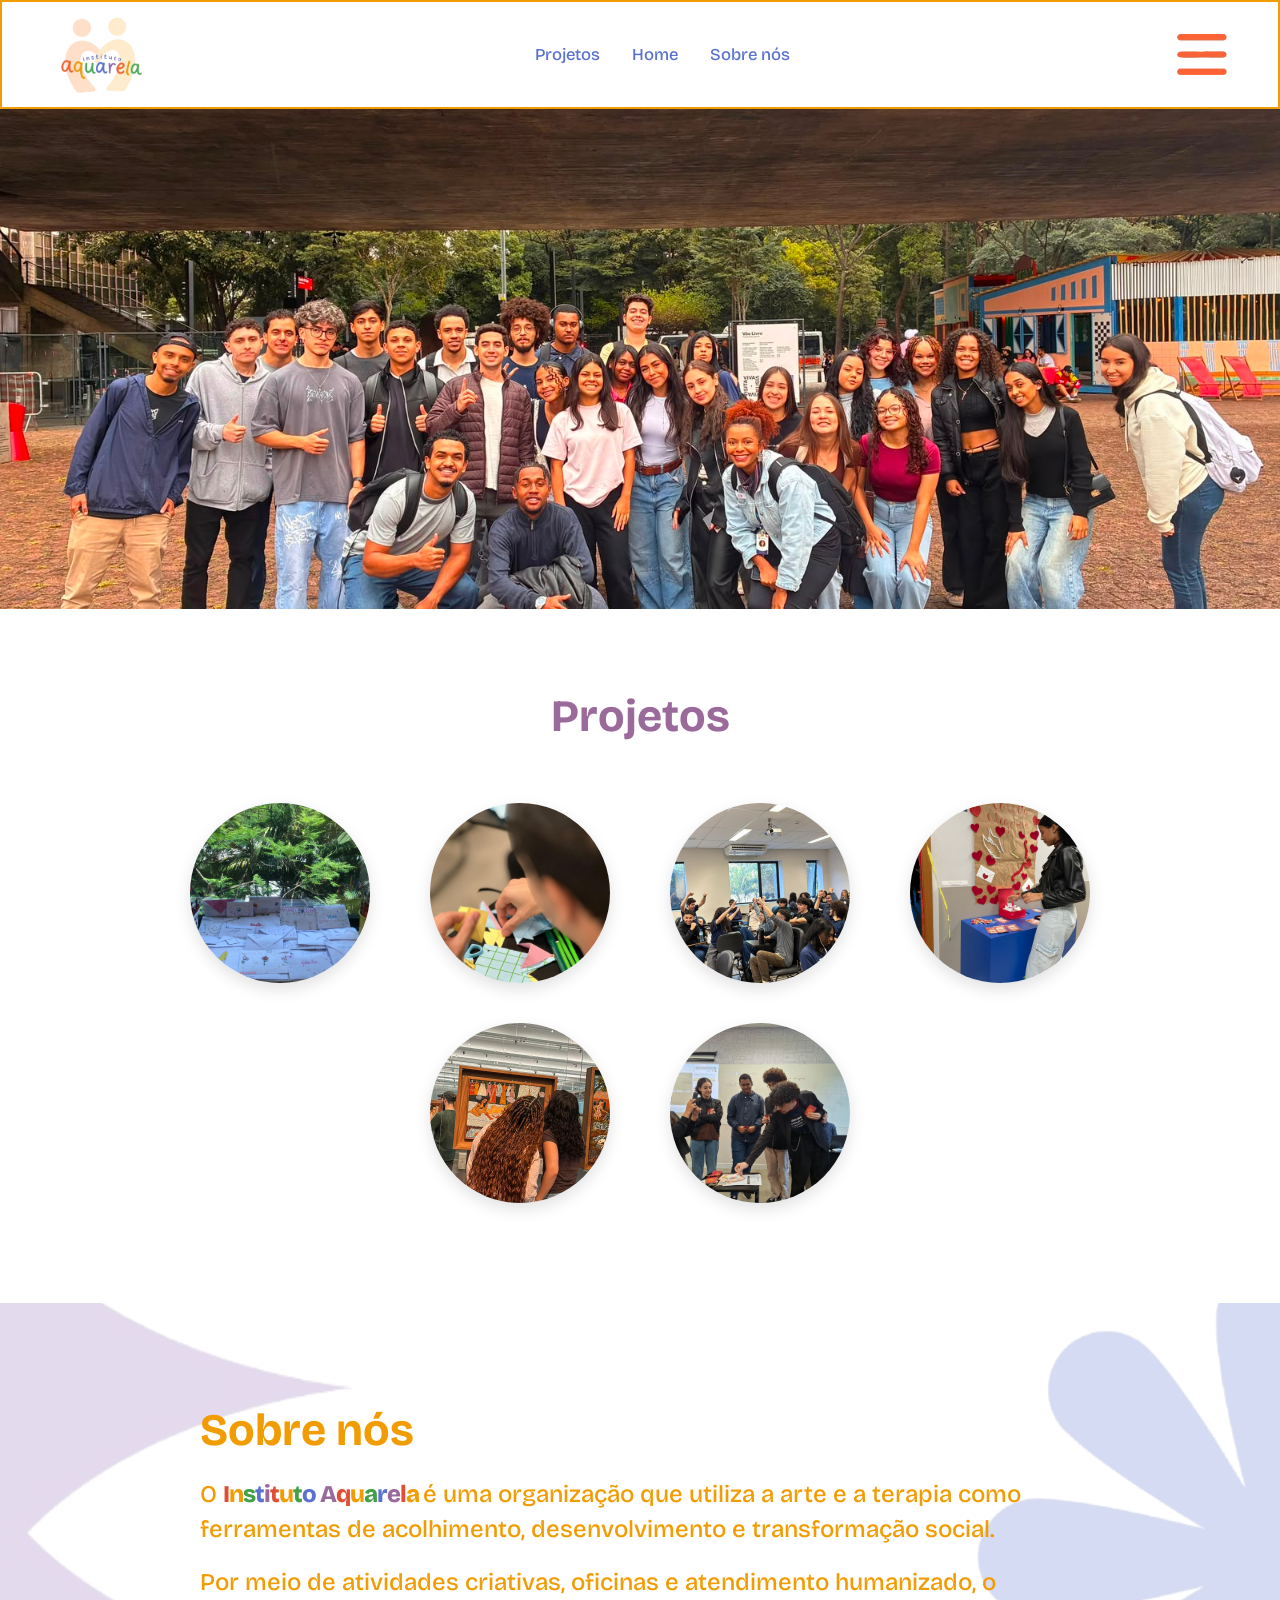
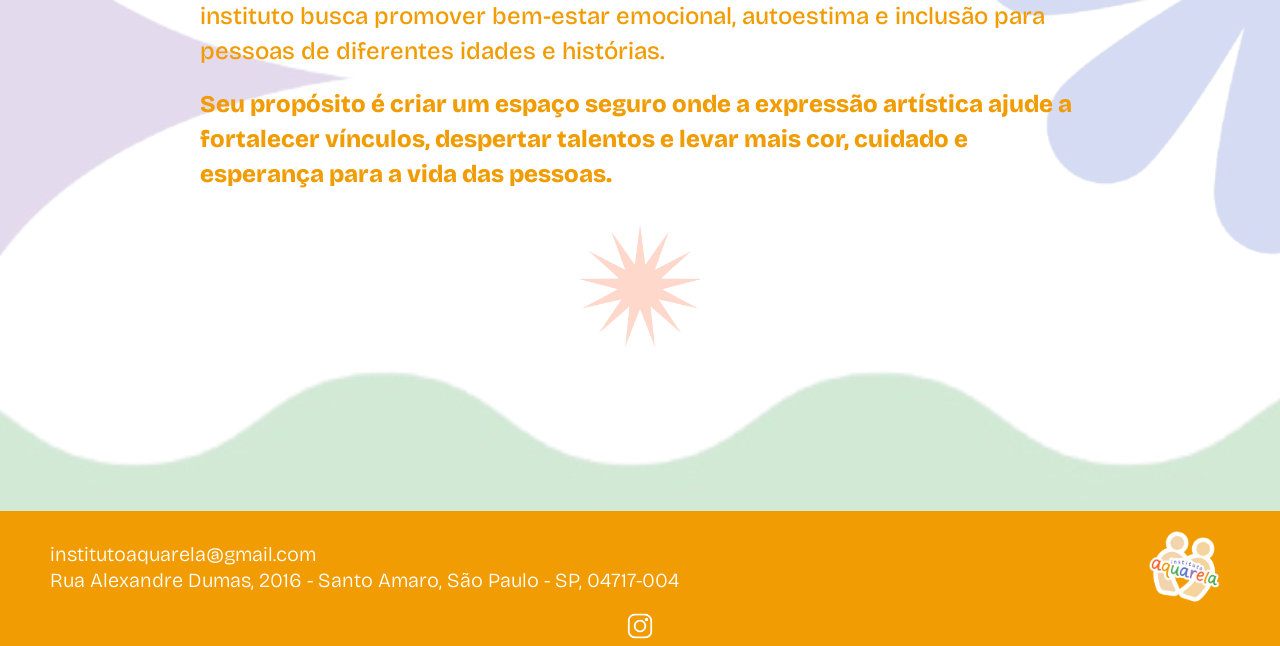
==== commit 78ce3241: "finalizacao" ====
--- a/projeto aquarela/html/index.html
+++ b/projeto aquarela/html/index.html
@@ -4,6 +4,9 @@
     <meta charset="UTF-8">
     <meta name="viewport" content="width=device-width, initial-scale=1.0">
     <title>Instituto Aquarela</title>
+    <link rel="preconnect" href="https://fonts.googleapis.com">
+    <link rel="preconnect" href="https://fonts.gstatic.com" crossorigin>
+    <link href="https://fonts.googleapis.com/css2?family=Bricolage+Grotesque:opsz,wght@12..96,300..800&display=swap" rel="stylesheet">
     <link rel="stylesheet" href="../css/index.css">
 </head>
 <body>
@@ -14,7 +17,7 @@
         <a class="text-header" href="#projetos">Projetos</a>
         <a class="text-header" href="index.html">Home</a>
         <a class="text-header" href="#sobre-nos">Sobre nós</a>
-        <img src="../imagens/logo-dropdown.png" class="image-dropdown">
+        <img src="../imagens/logo-dropdown.png" class="image-dropdown" alt="Abrir menu" role="button">
     </header>
     <div class="carousel">
         <div class="moviment">
@@ -100,6 +103,7 @@
         <nav class="sidebar-content">
             <ul>
                 <li class="item-rosa"><a href="https://www.instagram.com/institutoaquarela" target="_blank" rel="noopener noreferrer">SIGA A GENTE</a></li>
+                <li class="item-roxo"><a href="index.html">HOME</a></li>
                 <li class="item-amarelo"><a href="galeria.html">GALERIA</a></li>
                 <li class="item-verde"><a href="#sobre-nos">SOBRE NÓS</a></li>
                 <li class="item-azul"><a href="#projetos">PROJETOS</a></li>
@@ -121,9 +125,6 @@
 
         <div class="footer-bottom">
             <div class="social-icons">
-                <a href="#" class="social-link">
-                    <img src="../imagens/icon-image1.png">
-                </a>
                 <a href="#" class="social-link">
                     <img src="../imagens/icon-image2.png">
                 </a>
--- a/projeto aquarela/css/index.css
+++ b/projeto aquarela/css/index.css
@@ -4,12 +4,29 @@
 
 html {
   scroll-behavior: smooth;
+  /* Barra de rolagem: trilho transparente, barra laranja */
+  scrollbar-width: thin;
+  scrollbar-color: #f19c03 transparent;
+}
+
+::-webkit-scrollbar {
+  width: 10px;
+}
+
+::-webkit-scrollbar-track {
+  background: transparent;
+}
+
+::-webkit-scrollbar-thumb {
+  background-color: #f19c03;
+  border-radius: 10px;
 }
 
 body {
   margin: 0;
   min-width: 320px;
   overflow-x: hidden;
+  font-family: "Bricolage Grotesque", sans-serif;
 }
 
 img {
@@ -18,7 +35,7 @@
 
 #projetos,
 #sobre-nos {
-  scroll-margin-top: 110px;
+  scroll-margin-top: 100px;
 }
 
 .logo-link {
@@ -35,7 +52,7 @@
   align-items: center;
   gap: clamp(14px, 2.5vw, 45px);
   min-height: 100px;
-  padding: 10px clamp(20px, 4vw, 60px);
+  padding: 10px clamp(16px, 4vw, 60px);
   border: 2px solid #f19c03;
   background-color: white;
   position: sticky;
@@ -45,7 +62,7 @@
 
 .image-header {
   width: auto;
-  height: clamp(55px, 7vw, 85px);
+  height: clamp(50px, 7vw, 85px);
   margin-right: auto;
   object-fit: contain;
   transition: transform 0.2s ease;
@@ -67,7 +84,6 @@
 
 .text-header {
   color: #5971cf;
-  font-family: "Bricolage Grotesque", sans-serif;
   font-size: clamp(0.9rem, 1.3vw, 1.15rem);
   font-weight: 500;
   white-space: nowrap;
@@ -85,7 +101,7 @@
 .carousel {
   position: relative;
   width: 100%;
-  height: clamp(250px, 42vw, 500px);
+  height: clamp(220px, 42vw, 500px);
   overflow: hidden;
 }
 
@@ -108,7 +124,7 @@
 .projetos-container {
   background-color: white;
   width: 100%;
-  padding: 80px 20px 100px;
+  padding: clamp(40px, 8vw, 80px) 20px clamp(50px, 10vw, 100px);
 }
 
 .div-projetos {
@@ -121,24 +137,24 @@
 .titulo-projeto {
   color: #9a6b9a;
   text-align: center;
-  margin: 0 0 60px 0;
-  font-size: clamp(2.2rem, 3.5vw, 2.8rem);
-  font-family: "Bricolage Grotesque", sans-serif;
+  margin: 0 0 clamp(30px, 6vw, 60px) 0;
+  font-size: clamp(2rem, 5vw, 2.8rem);
 }
 
 .projetos-lista {
   display: flex;
   justify-content: center;
   align-items: center;
-  gap: 40px 60px;
+  gap: clamp(20px, 4vw, 40px) clamp(20px, 6vw, 60px);
   flex-wrap: wrap;
   max-width: 950px;
   margin: 0 auto;
 }
 
 .projeto-item img {
-  width: 180px;
-  height: 180px;
+  /* 140px no celular, até 180px no desktop */
+  width: clamp(130px, 28vw, 180px);
+  height: clamp(130px, 28vw, 180px);
   border-radius: 50%;
   object-fit: cover;
   box-shadow: 0 6px 16px rgba(0, 0, 0, 0.12);
@@ -164,20 +180,19 @@
   position: relative;
   z-index: 2;
   width: min(100% - 40px, 880px);
-  margin: 100px auto 400px;
-  font-family: "Bricolage Grotesque", sans-serif;
+  margin: clamp(50px, 8vw, 100px) auto clamp(160px, 25vw, 400px);
   color: #f19c03;
 }
 
 .end-page h2 {
   margin: 0 0 20px;
-  font-size: clamp(2.2rem, 3.5vw, 2.8rem);
+  font-size: clamp(2rem, 5vw, 2.8rem);
   font-weight: 700;
 }
 
 .end-page p {
   margin: 0 0 18px;
-  font-size: clamp(1.15rem, 1.9vw, 1.5rem);
+  font-size: clamp(1.05rem, 2.2vw, 1.5rem);
   font-weight: 500;
   line-height: 1.45;
 }
@@ -208,6 +223,8 @@
   color: #9a6b9a;
 }
 
+/* Formas decorativas: tamanhos em vw para acompanhar a largura da tela
+   (clamp garante que não fiquem minúsculas no celular nem gigantes em telas grandes) */
 .bg-shape {
   position: absolute;
   pointer-events: none;
@@ -216,28 +233,28 @@
 }
 
 .shape-left {
-  top: -400px;
-  left: -100px;
-  height: 1500px;
+  top: calc(-1 * clamp(100px, 21vw, 400px));
+  left: calc(-1 * clamp(20px, 5vw, 100px));
+  height: clamp(500px, 78vw, 1500px);
   transform: translateX(-50%) rotate(90deg);
 }
 
 .shape-flower {
   top: -15%;
-  right: -450px;
-  width: 900px;
+  right: calc(-1 * clamp(120px, 23vw, 450px));
+  width: clamp(320px, 47vw, 900px);
 }
 
 .shape-star {
   bottom: 18%;
   left: 50%;
   transform: translateX(-50%);
-  width: 200px;
+  width: clamp(90px, 10vw, 200px);
 }
 
 .shape-bottom {
-  bottom: -1250px;
-  left: 960px;
+  bottom: calc(-1 * clamp(300px, 65vw, 1250px));
+  left: 50%;
   width: 100%;
   transform: translateX(-50%) rotate(90deg);
 }
@@ -246,10 +263,7 @@
 
 .menu-overlay {
   position: fixed;
-  top: 0;
-  left: 0;
-  width: 100vw;
-  height: 100vh;
+  inset: 0;
   background-color: rgba(0, 0, 0, 0.3);
   opacity: 0;
   visibility: hidden;
@@ -267,8 +281,9 @@
   top: 0;
   right: 0;
   width: 25%;
-  min-width: 260px;
+  min-width: 280px;
   height: 100vh;
+  height: 100dvh; /* evita o "pulo" da barra de endereço no celular */
   background-color: white;
   border: 3px solid #f19c03;
   border-left: 6px double #f19c03;
@@ -284,6 +299,8 @@
 }
 
 .sidebar-content {
+  position: relative;
+  z-index: 2;
   margin-top: 40px;
 }
 
@@ -321,10 +338,11 @@
 }
 
 .sidebar-content a {
+  display: inline-block;
+  padding: 4px 0; /* área de toque maior */
   text-decoration: none;
   color: #f19c03;
-  font-family: "Bricolage Grotesque", sans-serif;
-  font-size: 30px;
+  font-size: clamp(22px, 2vw, 30px);
   font-weight: 600;
   letter-spacing: 1px;
   transition: opacity 0.5s ease;
@@ -373,38 +391,35 @@
   display: none;
   position: fixed;
   z-index: 3000;
-  left: 0;
-  top: 0;
-  width: 100vw;
-  height: 100vh;
+  inset: 0;
   background-color: rgba(0, 0, 0, 0.85);
   justify-content: center;
   align-items: center;
   backdrop-filter: blur(4px);
-  padding: 20px;
+  padding: 16px;
 }
 
 .modal.active {
   display: flex;
 }
 
-/* Caixa geral: 1000px da foto + 380px da lateral = 1380px de largura máxima */
+/* Caixa: imagem flexível + barra lateral de largura limitada */
 .modal-box {
   display: flex;
   background-color: #ffffff;
-  width: min(96vw, 1380px);
+  width: min(100%, 1380px);
   height: min(90vh, 700px);
+  height: min(90dvh, 700px);
   border-radius: 14px;
   overflow: hidden;
   box-shadow: 0 12px 36px rgba(0, 0, 0, 0.6);
   animation: zoomIn 0.25s ease-out;
 }
 
-/* Área escura da imagem travada em 1000x700 */
 .modal-img-area {
-  flex: 0 0 1000px;
-  width: 1000px;
-  height: 700px;
+  flex: 1 1 0;
+  min-width: 0;
+  height: 100%;
   background-color: #121212;
   display: flex;
   align-items: center;
@@ -413,25 +428,21 @@
   overflow: hidden;
 }
 
-/* Imagem preenchendo os 1000x700 sem distorcer */
 .modal-content {
-  width: 1000px;
-  height: 700px;
+  width: 100%;
+  height: 100%;
   object-fit: cover;
   display: block;
 }
 
-/* Barra lateral branca independente, com scroll suave para navegar pelo texto */
 .modal-sidebar {
-  flex: 1;
-  min-width: 320px;
+  flex: 0 0 clamp(300px, 28%, 380px);
   background-color: #ffffff;
   padding: 36px 30px;
   display: flex;
   flex-direction: column;
   height: 100%;
   overflow-y: auto;
-  font-family: "Bricolage Grotesque", sans-serif;
   scrollbar-width: thin;
   scrollbar-color: #f19c03 #f5f5f5;
 }
@@ -468,43 +479,33 @@
   }
 }
 
-/* Adaptação inteligente para monitores menores que 1400px ou telas verticais */
-@media (max-width: 1400px) {
-  .modal-box {
-    width: 95vw;
-    height: 85vh;
-  }
-
-  .modal-img-area {
-    flex: 1.6;
-    width: auto;
-    height: 100%;
-  }
-
-  .modal-content {
-    width: 100%;
-    height: 100%;
-    object-fit: contain;
-  }
-}
-
+/* Telas estreitas / celular: imagem em cima, texto embaixo */
 @media (max-width: 860px) {
   .modal-box {
     flex-direction: column;
     height: 90vh;
+    height: 90dvh;
   }
 
   .modal-img-area {
-    flex: 1;
-    height: 50%;
+    flex: 1 1 55%;
     width: 100%;
+    min-height: 0;
+  }
+
+  .modal-content {
+    object-fit: contain;
   }
 
   .modal-sidebar {
-    flex: 1;
-    height: 50%;
-    min-width: 100%;
-    padding: 22px;
+    flex: 1 1 45%;
+    width: 100%;
+    min-height: 0;
+    padding: 20px;
+  }
+
+  .modal-title {
+    font-size: 1.4rem;
   }
 }
 
@@ -516,7 +517,6 @@
   padding: 6px clamp(20px, 4vw, 50px);
   background-color: #f19c03;
   color: white;
-  font-family: "Bricolage Grotesque", sans-serif;
 }
 
 .footer-top {
@@ -542,10 +542,11 @@
 .footer-contact .email,
 .footer-contact .address {
   max-width: none;
-  font-size: clamp(1rem, 1.6vw, 1.25rem);
+  font-size: clamp(0.95rem, 1.6vw, 1.25rem);
   font-weight: 300;
-  line-height: 1.1;
+  line-height: 1.2;
   margin: 0;
+  overflow-wrap: anywhere;
 }
 
 .logo-footer {
@@ -586,89 +587,180 @@
 
 /* ========================= RESPONSIVIDADE ========================= */
 
-@media (max-width: 820px) {
-  .modal-box {
-    flex-direction: column;
-    height: 88vh;
-  }
-
-  .modal-img-area {
-    flex: 1.1;
-  }
-
-  .modal-sidebar {
-    flex: 1;
-    padding: 20px;
-  }
-}
-
+/* Tablet e celular */
 @media (max-width: 760px) {
   .header {
-    min-height: auto;
-    flex-wrap: wrap;
+    min-height: 70px;
+    padding: 8px 16px;
+    gap: 12px;
+  }
+
+  /* Os links do topo somem: o menu (drawer) já tem todos eles */
+  .text-header {
+    display: none;
+  }
+
+  .image-header {
+    height: 50px;
+  }
+
+  .image-dropdown {
+    height: 34px;
+  }
+
+  #projetos,
+  #sobre-nos {
+    scroll-margin-top: 80px;
+  }
+
+  /* Drawer no celular: mais estreito e com textos menores,
+     para manter as formas decorativas na mesma disposição do desktop */
+  .sidebar-menu {
+    width: 58%;
+    min-width: 220px;
+    max-width: 260px;
+    padding: 16px 16px;
+  }
+
+  .sidebar-content {
+    margin-top: 28px;
+  }
+
+  .sidebar-content ul {
+    gap: 6px;
+  }
+
+  .sidebar-content li {
+    width: 92%;
+    padding-bottom: 8px;
+  }
+
+  .sidebar-content a {
+    font-size: 17px;
+    letter-spacing: 0.5px;
+  }
+
+  /* Formas do drawer: ficam na parte de baixo, longe da lista de links */
+  .shape-left-sidebar {
+    top: auto;
+    bottom: 16%;
+    left: -3%;
+    height: 30%;
+  }
+
+  .shape-yellow-sidebar {
+    bottom: 26%;
+    left: 50%;
+    width: 44%;
+  }
+
+  .shape-flower-sidebar {
+    top: auto;
+    bottom: 9%;
+    right: -22%;
+    width: 50%;
+  }
+
+  .shape-star-sidebar {
+    bottom: 4%;
+    width: 24%;
+  }
+
+  .shape-bottom-sidebar {
+    bottom: -33%;
+  }
+
+  /* Sobre nós: texto mais legível sobre as formas decorativas */
+  .end-page {
+    color: #f19c03; /* laranja um pouco mais escuro, só no celular */
+  }
+
+  .sobre-nos-container .bg-shape {
+    opacity: 0.15;
+  }
+
+  .shape-flower {
+    width: 240px;
+    right: -90px;
+  }
+
+  /* Projetos: grade de 3 círculos por linha, como no desktop */
+  .projetos-container {
+    padding-left: 20px;
+    padding-right: 20px;
+  }
+
+  .div-projetos {
+    width: 100%;
+  }
+
+  .projetos-lista {
+    display: grid;
+    grid-template-columns: repeat(3, 1fr);
+    gap: 24px 14px;
+    justify-items: center;
+  }
+
+  .projeto-item {
+    width: 100%;
+    display: flex;
     justify-content: center;
-    gap: 10px 18px;
-    padding: 10px 18px;
-  }
-
-  .image-header {
-    margin-right: auto;
-    height: 55px;
-  }
-
-  .image-dropdown {
-    margin-left: 0;
-    height: 32px;
-  }
-
-  .text-header {
-    flex: 1 1 25%;
-    text-align: center;
-    font-size: 0.9rem;
-  }
-
-  .sidebar-menu {
-    width: 75%;
+  }
+
+  .projeto-item img {
+    width: 100%;
+    max-width: 130px;
+    height: auto;
+    aspect-ratio: 1 / 1;
+  }
+
+  .footer {
+    padding: 14px 20px;
   }
 
   .footer-top {
     flex-direction: column;
-    align-items: flex-start;
+    align-items: center;
+    text-align: center;
   }
 
   .logo-footer {
-    align-self: center;
     height: 80px;
   }
 
   .footer-bottom {
-    margin: 5px auto 0;
-  }
-}
-
+    margin: 8px auto 0;
+  }
+}
+
+/* Celulares pequenos */
 @media (max-width: 420px) {
   .carousel {
-    height: 230px;
-  }
-
-  .text-header {
-    flex-basis: 100%;
-  }
-
-  .social-icons {
-    gap: 12px;
+    height: 200px;
   }
 
   .social-link img {
     height: 25px;
   }
-
-  .footer {
-    padding: 6px 20px;
-  }
-
-  .footer-contact .email,
-  .footer-contact .address {
-    font-size: 0.95rem;
-  }
-}+}
+
+/* Telas baixas (celular deitado): some a forma amarela para não cobrir os links */
+@media (max-width: 900px) and (max-height: 520px) {
+  .shape-yellow-sidebar {
+    display: none;
+  }
+}
+
+/* Respeita quem desativou animações no aparelho */
+@media (prefers-reduced-motion: reduce) {
+  html {
+    scroll-behavior: auto;
+  }
+
+  *,
+  *::before,
+  *::after {
+    animation-duration: 0.01ms !important;
+    transition-duration: 0.01ms !important;
+  }
+}
